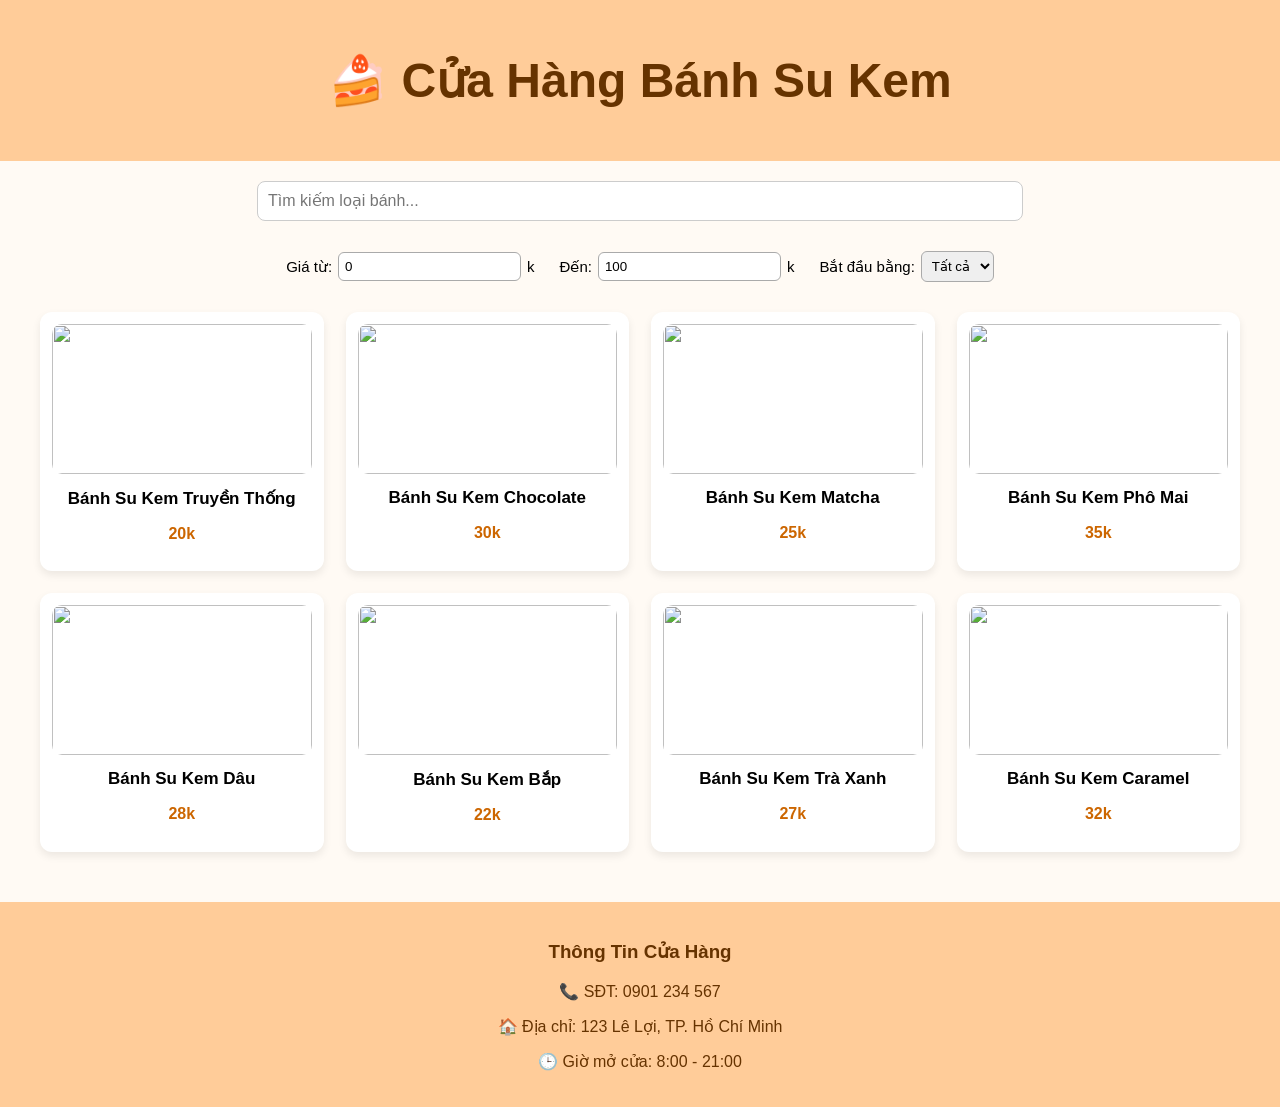
==== index.html @ cc993386 "Add files via upload" ====
<!DOCTYPE html>
<html lang="vi">
<head>
    <meta charset="UTF-8">
    <title>Menu Bánh Su Kem</title>
    <link rel="stylesheet" href="style.css">
</head>
<body>

<header>
    <h1>🍰 Cửa Hàng Bánh Su Kem</h1>
</header>

<!-- Thanh tìm kiếm -->
<div class="search-box">
    <input type="text" id="searchInput" placeholder="Tìm kiếm loại bánh...">
</div>

<!-- Bộ lọc -->
<div class="filters">
    <div class="filter-section">
        <label>Giá từ:</label>
        <input type="number" id="minPrice" value="0">k
    </div>

    <div class="filter-section">
        <label>Đến:</label>
        <input type="number" id="maxPrice" value="100">k
    </div>

    <div class="filter-section">
        <label>Bắt đầu bằng:</label>
        <select id="letterFilter">
            <option value="all">Tất cả</option>
            <script>
                for (let c = 65; c <= 90; c++) {
                    document.write(`<option value="${String.fromCharCode(c)}">${String.fromCharCode(c)}</option>`);
                }
            </script>
        </select>
    </div>

</div>

<!-- Danh sách bánh -->
<div class="menu" id="menuList"></div>

<footer>
    <h3>Thông Tin Cửa Hàng</h3>
    <p>📞 SĐT: 0901 234 567</p>
    <p>🏠 Địa chỉ: 123 Lê Lợi, TP. Hồ Chí Minh</p>
    <p>🕒 Giờ mở cửa: 8:00 - 21:00</p>
</footer>

<script src="script.js"></script>
</body>
</html>
---- style.css ----
body {
    font-family: Arial, sans-serif;
    margin: 0;
    background: #fffaf4;
}

header {
    background: #ffcc99;
    padding: 20px;
    text-align: center;
    font-size: 24px;
    color: #663300;
    font-weight: bold;
}

.search-box {
    text-align: center;
    margin: 20px;
}

.search-box input {
    width: 60%;
    padding: 10px;
    font-size: 16px;
    border-radius: 8px;
    border: 1px solid #ccc;
}

.filters {
    display: flex;
    justify-content: center;
    gap: 25px;
    padding: 10px;
}

.filter-section {
    display: flex;
    align-items: center;
    gap: 6px;
    font-size: 15px;
}

.filter-section input,
.filter-section select {
    padding: 6px;
    border-radius: 6px;
    border: 1px solid #aaa;
}

/* Layout 4 card / hàng */
.menu {
    display: grid;
    grid-template-columns: repeat(4, 1fr);
    gap: 22px;
    padding: 20px 40px;
}

/* Card */
.card {
    background: white;
    border-radius: 12px;
    padding: 12px;
    text-align: center;
    box-shadow: 0 4px 8px rgba(0,0,0,0.08);
    transition: 0.2s;
}

.card:hover {
    transform: scale(1.03);
}

/* Ảnh đồng đều, cân đối */
.card img {
    width: 100%;
    height: 150px;
    object-fit: cover; /* Crop hình cho đẹp và đều */
    border-radius: 10px;
}

.card h3 {
    margin: 10px 0;
    font-size: 17px;
}

.card p {
    color: #cc6600;
    font-weight: bold;
}

footer {
    background: #ffcc99;
    padding: 20px;
    text-align: center;
    margin-top: 30px;
    color: #663300;
}
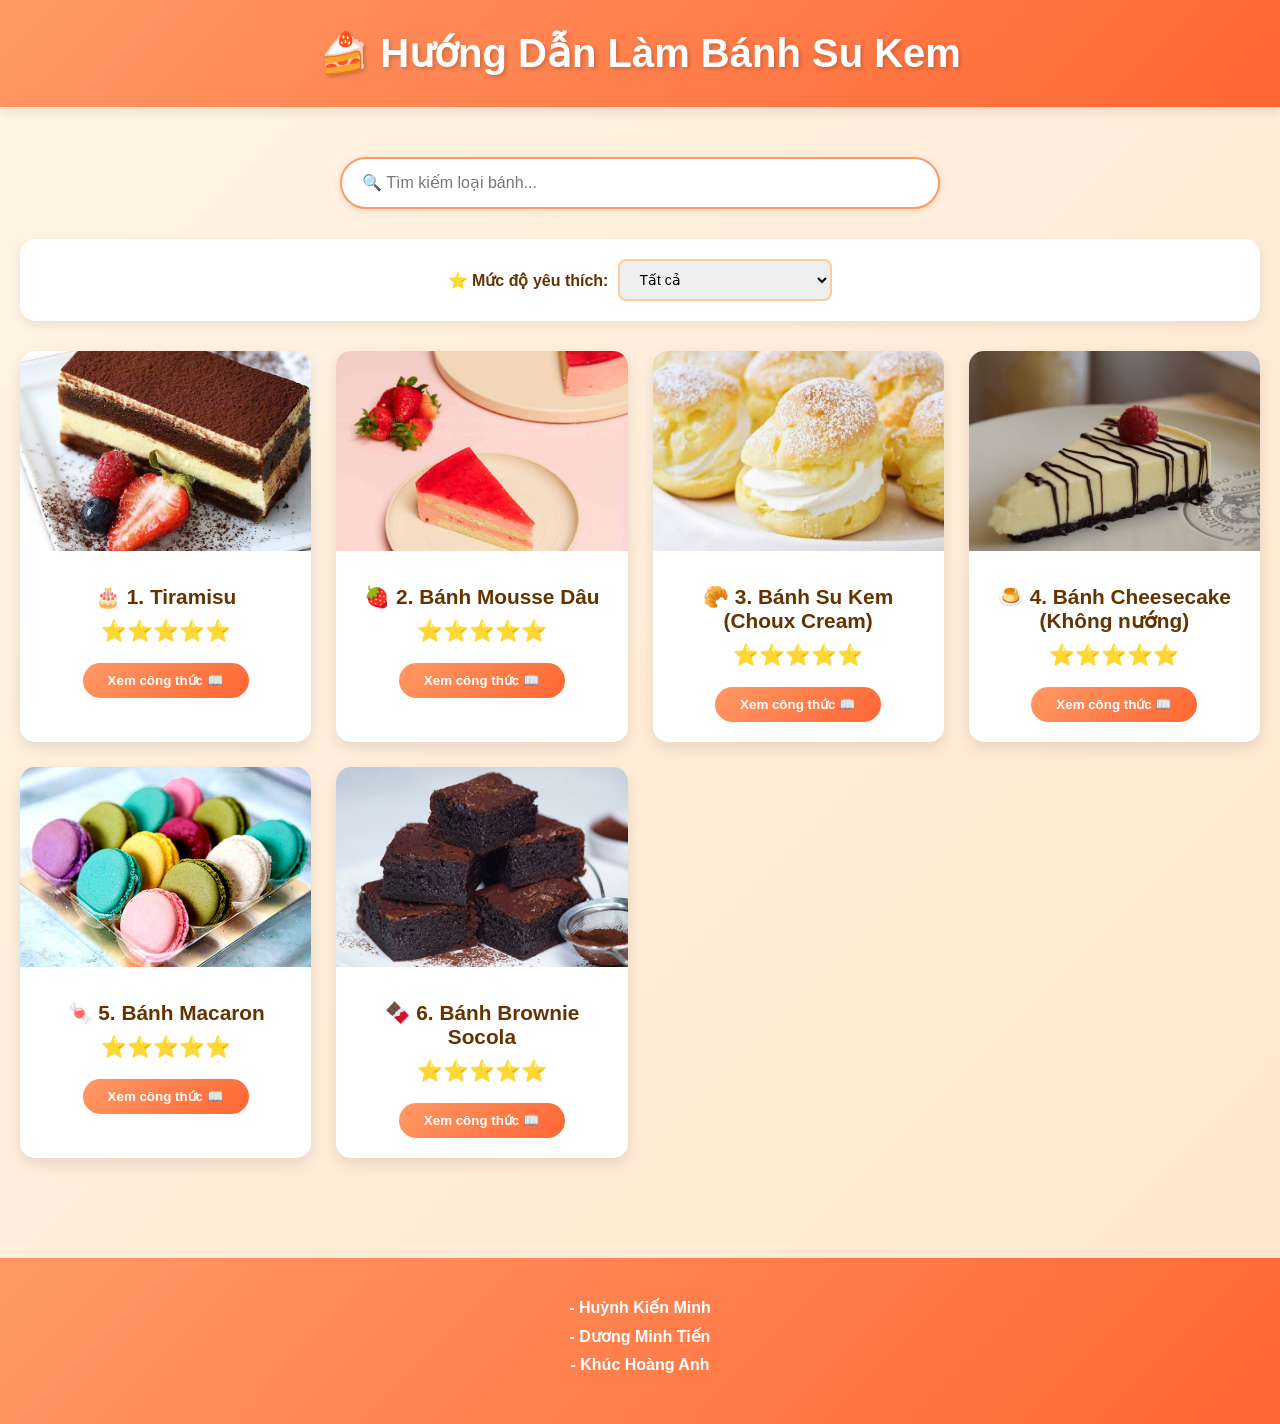
==== commit 62227b01: "add" ====
--- a/index.html
+++ b/index.html
@@ -1,57 +1,52 @@
-<!DOCTYPE html>
-<html lang="vi">
-<head>
-    <meta charset="UTF-8">
-    <title>Menu Bánh Su Kem</title>
-    <link rel="stylesheet" href="style.css">
-</head>
-<body>
-
-<header>
-    <h1>🍰 Cửa Hàng Bánh Su Kem</h1>
-</header>
-
-<!-- Thanh tìm kiếm -->
-<div class="search-box">
-    <input type="text" id="searchInput" placeholder="Tìm kiếm loại bánh...">
-</div>
-
-<!-- Bộ lọc -->
-<div class="filters">
-    <div class="filter-section">
-        <label>Giá từ:</label>
-        <input type="number" id="minPrice" value="0">k
-    </div>
-
-    <div class="filter-section">
-        <label>Đến:</label>
-        <input type="number" id="maxPrice" value="100">k
-    </div>
-
-    <div class="filter-section">
-        <label>Bắt đầu bằng:</label>
-        <select id="letterFilter">
-            <option value="all">Tất cả</option>
-            <script>
-                for (let c = 65; c <= 90; c++) {
-                    document.write(`<option value="${String.fromCharCode(c)}">${String.fromCharCode(c)}</option>`);
-                }
-            </script>
-        </select>
-    </div>
-
-</div>
-
-<!-- Danh sách bánh -->
-<div class="menu" id="menuList"></div>
-
-<footer>
-    <h3>Thông Tin Cửa Hàng</h3>
-    <p>📞 SĐT: 0901 234 567</p>
-    <p>🏠 Địa chỉ: 123 Lê Lợi, TP. Hồ Chí Minh</p>
-    <p>🕒 Giờ mở cửa: 8:00 - 21:00</p>
-</footer>
-
-<script src="script.js"></script>
-</body>
-</html>
+<!DOCTYPE html>
+<html lang="vi">
+<head>
+    <meta charset="UTF-8">
+    <meta name="viewport" content="width=device-width, initial-scale=1.0">
+    <title>Hướng Dẫn Làm Bánh Su Kem</title>
+    <link rel="stylesheet" href="style.css">
+</head>
+<body>
+
+<header>
+    <h1>🍰 Hướng Dẫn Làm Bánh Su Kem</h1>
+</header>
+
+<div class="container">
+    <div class="search-box">
+        <input type="text" id="searchInput" placeholder="🔍 Tìm kiếm loại bánh...">
+    </div>
+    <div class="filters">
+        <div class="filter-group">
+            <label>⭐ Mức độ yêu thích:</label>
+            <select id="ratingFilter">
+                <option value="all">Tất cả</option>
+                <option value="5">⭐⭐⭐⭐⭐ (5 sao)</option>
+                <option value="4">⭐⭐⭐⭐ (4 sao trở lên)</option>
+                <option value="3">⭐⭐⭐ (3 sao trở lên)</option>
+            </select>
+        </div>
+    </div>
+    <div class="menu" id="menuList"></div>
+</div>
+
+<div id="recipeModal" class="modal">
+    <div class="modal-content">
+        <div class="modal-header">
+            <span class="close">&times;</span>
+            <h2 id="modalTitle"></h2>
+        </div>
+        <div class="modal-body" id="modalBody"></div>
+    </div>
+</div>
+
+<footer>
+    <h4 style = "margin-bottom: 10px;"> - Huỳnh Kiến Minh <br> </h4>
+    <h4 style = "margin-bottom: 10px;"> - Dương Minh Tiến <br> </h4>
+    <h4 style = "margin-bottom: 10px;"> - Khúc Hoàng Anh </h4>
+</footer>
+
+<script src = "script.js"></script>
+
+</body>
+</html>
--- a/style.css
+++ b/style.css
@@ -1,96 +1,336 @@
-body {
-    font-family: Arial, sans-serif;
-    margin: 0;
-    background: #fffaf4;
-}
-
-header {
-    background: #ffcc99;
-    padding: 20px;
-    text-align: center;
-    font-size: 24px;
-    color: #663300;
-    font-weight: bold;
-}
-
-.search-box {
-    text-align: center;
-    margin: 20px;
-}
-
-.search-box input {
-    width: 60%;
-    padding: 10px;
-    font-size: 16px;
-    border-radius: 8px;
-    border: 1px solid #ccc;
-}
-
-.filters {
-    display: flex;
-    justify-content: center;
-    gap: 25px;
-    padding: 10px;
-}
-
-.filter-section {
-    display: flex;
-    align-items: center;
-    gap: 6px;
-    font-size: 15px;
-}
-
-.filter-section input,
-.filter-section select {
-    padding: 6px;
-    border-radius: 6px;
-    border: 1px solid #aaa;
-}
-
-/* Layout 4 card / hàng */
-.menu {
-    display: grid;
-    grid-template-columns: repeat(4, 1fr);
-    gap: 22px;
-    padding: 20px 40px;
-}
-
-/* Card */
-.card {
-    background: white;
-    border-radius: 12px;
-    padding: 12px;
-    text-align: center;
-    box-shadow: 0 4px 8px rgba(0,0,0,0.08);
-    transition: 0.2s;
-}
-
-.card:hover {
-    transform: scale(1.03);
-}
-
-/* Ảnh đồng đều, cân đối */
-.card img {
-    width: 100%;
-    height: 150px;
-    object-fit: cover; /* Crop hình cho đẹp và đều */
-    border-radius: 10px;
-}
-
-.card h3 {
-    margin: 10px 0;
-    font-size: 17px;
-}
-
-.card p {
-    color: #cc6600;
-    font-weight: bold;
-}
-
-footer {
-    background: #ffcc99;
-    padding: 20px;
-    text-align: center;
-    margin-top: 30px;
-    color: #663300;
-}
+* {
+            margin: 0;
+            padding: 0;
+            box-sizing: border-box;
+        }
+
+        body {
+            font-family: 'Segoe UI', Tahoma, Geneva, Verdana, sans-serif;
+            background: linear-gradient(135deg, #fff5e6 0%, #ffe6cc 100%);
+            min-height: 100vh;
+        }
+
+        header {
+            background: linear-gradient(135deg, #ff9966 0%, #ff6633 100%);
+            padding: 30px 20px;
+            text-align: center;
+            box-shadow: 0 4px 12px rgba(0,0,0,0.1);
+        }
+
+        header h1 {
+            color: white;
+            font-size: 2.5em;
+            text-shadow: 2px 2px 4px rgba(0,0,0,0.2);
+        }
+
+        .container {
+            max-width: 1400px;
+            margin: 0 auto;
+            padding: 20px;
+        }
+
+        /* Thanh tìm kiếm */
+        .search-box {
+            text-align: center;
+            margin: 30px 0;
+        }
+
+        .search-box input {
+            width: 100%;
+            max-width: 600px;
+            padding: 15px 20px;
+            font-size: 16px;
+            border-radius: 50px;
+            border: 2px solid #ff9966;
+            outline: none;
+            transition: all 0.3s;
+            box-shadow: 0 2px 8px rgba(0,0,0,0.1);
+        }
+
+        .search-box input:focus {
+            border-color: #ff6633;
+            box-shadow: 0 4px 12px rgba(255,102,51,0.3);
+        }
+
+        /* Bộ lọc gọn gàng hơn */
+        .filters {
+            background: white;
+            padding: 20px;
+            border-radius: 15px;
+            box-shadow: 0 4px 12px rgba(0,0,0,0.08);
+            display: flex;
+            justify-content: center;
+            align-items: center;
+            gap: 20px;
+            margin: 20px 0;
+            flex-wrap: wrap;
+        }
+
+        .filter-group {
+            display: flex;
+            align-items: center;
+            gap: 10px;
+        }
+
+        .filter-group label {
+            font-weight: 600;
+            color: #663300;
+            white-space: nowrap;
+        }
+
+        .filter-group input,
+        .filter-group select {
+            padding: 10px 15px;
+            border-radius: 8px;
+            border: 2px solid #ffcc99;
+            outline: none;
+            font-size: 14px;
+            transition: all 0.3s;
+        }
+
+        .filter-group input:focus,
+        .filter-group select:focus {
+            border-color: #ff9966;
+        }
+
+        .filter-group input[type="number"] {
+            width: 80px;
+        }
+
+        /* Layout menu */
+        .menu {
+            display: grid;
+            grid-template-columns: repeat(auto-fill, minmax(280px, 1fr));
+            gap: 25px;
+            margin: 30px 0;
+        }
+
+        /* Card bánh */
+        .card {
+            background: white;
+            border-radius: 15px;
+            padding: 0;
+            text-align: center;
+            box-shadow: 0 6px 15px rgba(0,0,0,0.1);
+            transition: all 0.3s;
+            cursor: pointer;
+            overflow: hidden;
+        }
+
+        .card:hover {
+            transform: translateY(-8px);
+            box-shadow: 0 12px 25px rgba(0,0,0,0.15);
+        }
+
+        .card img {
+            width: 100%;
+            height: 200px;
+            object-fit: cover;
+            transition: transform 0.3s;
+        }
+
+        .card:hover img {
+            transform: scale(1.1);
+        }
+
+        .card-content {
+            padding: 20px;
+        }
+
+        .card h3 {
+            margin: 10px 0;
+            font-size: 1.3em;
+            color: #663300;
+        }
+
+        .card p {
+            color: #ff6633;
+            font-weight: bold;
+            font-size: 1.2em;
+            margin: 10px 0;
+        }
+
+        .rating {
+            color: #ffa500;
+            font-size: 1.3em;
+            margin: 10px 0;
+        }
+
+        .view-recipe-btn {
+            background: linear-gradient(135deg, #ff9966 0%, #ff6633 100%);
+            color: white;
+            border: none;
+            padding: 10px 25px;
+            border-radius: 25px;
+            font-weight: 600;
+            cursor: pointer;
+            transition: all 0.3s;
+            margin-top: 10px;
+        }
+
+        .view-recipe-btn:hover {
+            transform: scale(1.05);
+            box-shadow: 0 4px 12px rgba(255,102,51,0.4);
+        }
+
+        /* Modal công thức */
+        .modal {
+            display: none;
+            position: fixed;
+            z-index: 1000;
+            left: 0;
+            top: 0;
+            width: 100%;
+            height: 100%;
+            background-color: rgba(0,0,0,0.6);
+            animation: fadeIn 0.3s;
+        }
+
+        @keyframes fadeIn {
+            from { opacity: 0; }
+            to { opacity: 1; }
+        }
+
+        .modal-content {
+            background-color: white;
+            margin: 3% auto;
+            padding: 0;
+            border-radius: 20px;
+            width: 90%;
+            max-width: 800px;
+            max-height: 85vh;
+            overflow-y: auto;
+            box-shadow: 0 10px 40px rgba(0,0,0,0.3);
+            animation: slideDown 0.3s;
+        }
+
+        @keyframes slideDown {
+            from { transform: translateY(-50px); opacity: 0; }
+            to { transform: translateY(0); opacity: 1; }
+        }
+
+        .modal-header {
+            background: linear-gradient(135deg, #ff9966 0%, #ff6633 100%);
+            padding: 25px;
+            border-radius: 20px 20px 0 0;
+            color: white;
+            position: relative;
+        }
+
+        .modal-header h2 {
+            margin: 0;
+            font-size: 1.8em;
+        }
+
+        .close {
+            position: absolute;
+            right: 20px;
+            top: 20px;
+            color: white;
+            font-size: 35px;
+            font-weight: bold;
+            cursor: pointer;
+            transition: transform 0.3s;
+        }
+
+        .close:hover {
+            transform: rotate(90deg);
+        }
+
+        .modal-body {
+            padding: 30px;
+        }
+
+        .recipe-section {
+            margin-bottom: 25px;
+        }
+
+        .recipe-section h3 {
+            color: #ff6633;
+            margin-bottom: 15px;
+            font-size: 1.4em;
+            border-bottom: 2px solid #ffcc99;
+            padding-bottom: 10px;
+        }
+
+        .recipe-section ul {
+            list-style: none;
+            padding-left: 0;
+        }
+
+        .recipe-section li {
+            padding: 8px 0;
+            padding-left: 25px;
+            position: relative;
+        }
+
+        .recipe-section li:before {
+            content: "✓";
+            position: absolute;
+            left: 0;
+            color: #ff6633;
+            font-weight: bold;
+        }
+
+        .steps {
+            counter-reset: step-counter;
+        }
+
+        .steps li {
+            counter-increment: step-counter;
+            padding-left: 35px;
+        }
+
+        .steps li:before {
+            content: counter(step-counter);
+            background: #ff6633;
+            color: white;
+            width: 25px;
+            height: 25px;
+            border-radius: 50%;
+            display: inline-flex;
+            align-items: center;
+            justify-content: center;
+            font-size: 12px;
+            font-weight: bold;
+        }
+
+        footer {
+            background: linear-gradient(135deg, #ff9966 0%, #ff6633 100%);
+            padding: 40px 20px;
+            text-align: center;
+            margin-top: 50px;
+            color: white;
+        }
+
+        footer h3 {
+            margin-bottom: 20px;
+            font-size: 1.8em;
+        }
+
+        footer p {
+            margin: 10px 0;
+            font-size: 1.1em;
+        }
+
+        /* Responsive */
+        @media (max-width: 768px) {
+            .menu {
+                grid-template-columns: repeat(auto-fill, minmax(200px, 1fr));
+                gap: 15px;
+            }
+
+            .filters {
+                flex-direction: column;
+                gap: 15px;
+            }
+
+            .filter-group {
+                width: 100%;
+                justify-content: space-between;
+            }
+
+            header h1 {
+                font-size: 1.8em;
+            }
+        }
